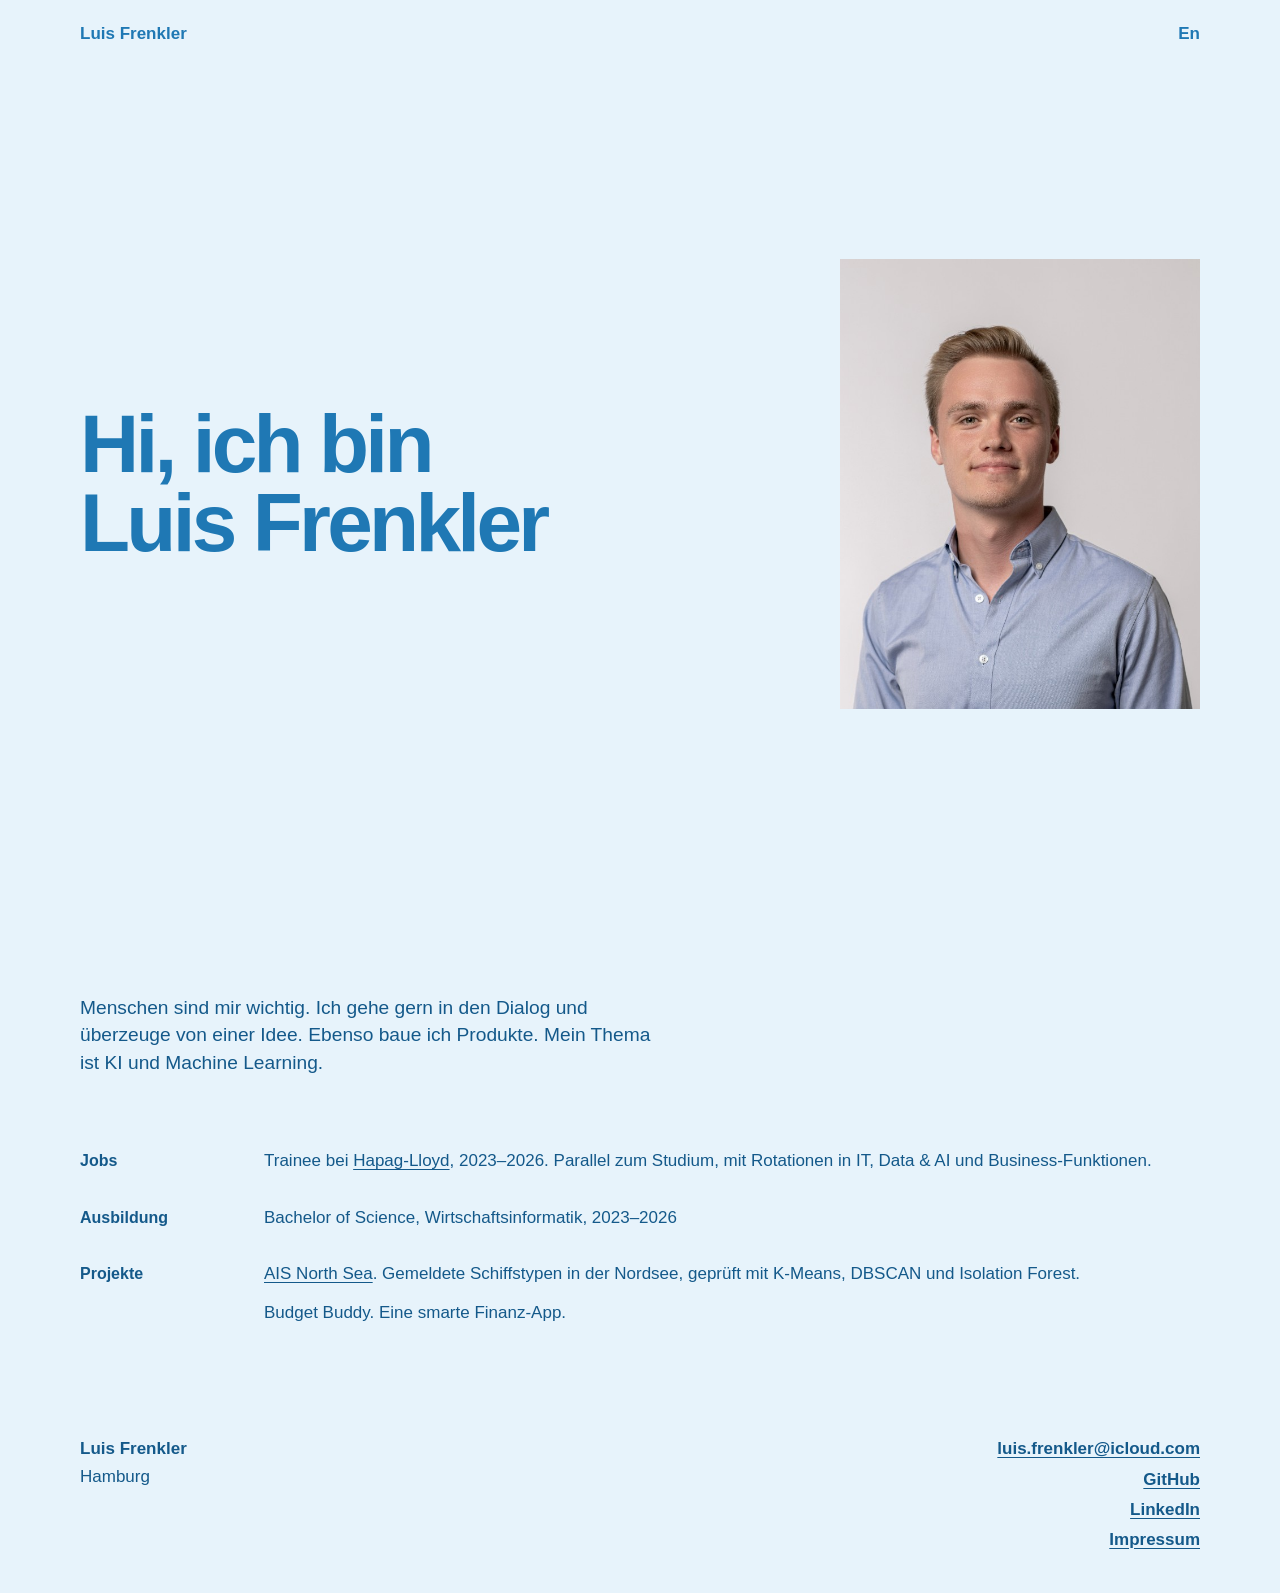
==== index.html @ ce3ac50f "Add the personal website so it can be published. Co-authored-by: Cursor <cursoragent@cursor.com>" ====
<!DOCTYPE html>
<html lang="de">
<head>
  <meta charset="utf-8">
  <meta name="viewport" content="width=device-width, initial-scale=1">
  <title>Luis Frenkler</title>
  <meta name="description" content="Luis Frenkler. Dialog, Produkte, KI und Machine Learning.">
  <link rel="stylesheet" href="styles.css">
  <link rel="alternate" hreflang="en" href="en.html">
</head>
<body>
  <div class="page">
    <div class="first" id="top">
      <header>
        <a class="name" href="index.html">Luis Frenkler</a>
        <a class="lang" href="en.html" hreflang="en">En</a>
      </header>
      <section class="hero">
        <h1>Hi, ich bin<br>Luis Frenkler</h1>
        <img class="portrait" src="portrait.jpg" alt="Luis Frenkler">
      </section>
    </div>

    <main>
      <p class="intro">
        Menschen sind mir wichtig. Ich gehe gern in den Dialog und überzeuge von einer Idee.
        Ebenso baue ich Produkte. Mein Thema ist KI und Machine Learning.
      </p>

      <section class="now">
        <h2>Jobs</h2>
        <p>Trainee bei <a href="https://www.hapag-lloyd.com/">Hapag-Lloyd</a>, 2023–2026. Parallel zum Studium, mit Rotationen in IT, Data &amp; AI und Business-Funktionen.</p>
        <h2>Ausbildung</h2>
        <p>Bachelor of Science, Wirtschaftsinformatik, 2023–2026</p>
        <h2>Projekte</h2>
        <div>
          <p>
            <a href="https://github.com/LuisFrenkler/ais-nordsee-anomaly-detection">AIS North Sea</a>.
            Gemeldete Schiffstypen in der Nordsee, geprüft mit K-Means, DBSCAN und Isolation Forest.
          </p>
          <p>Budget Buddy. Eine smarte Finanz-App.</p>
        </div>
      </section>
    </main>

    <footer>
      <div>
        <div>Luis Frenkler</div>
        <p class="place">Hamburg</p>
      </div>
      <ul>
        <li><a href="mailto:luis.frenkler@icloud.com">luis.frenkler@icloud.com</a></li>
        <li><a href="https://github.com/LuisFrenkler" rel="me">GitHub</a></li>
        <li><a href="https://www.linkedin.com/in/luisfrenkler/" rel="me">LinkedIn</a></li>
        <li><a href="impressum.html">Impressum</a></li>
      </ul>
    </footer>
  </div>
</body>
</html>
---- styles.css ----
:root {
  --bg: #e7f3fb;
  --ink: #14598a;
  --blue: #1f78b4;
}

* { box-sizing: border-box; }

body {
  margin: 0;
  background: var(--bg);
  color: var(--ink);
  font-family: "Avenir Next", "Segoe UI", sans-serif;
  font-size: 1.0625rem;
  line-height: 1.45;
}

a {
  color: inherit;
  text-underline-offset: 0.16em;
}

a:hover { color: var(--blue); }

.page {
  width: min(1120px, calc(100% - 3rem));
  margin: 0 auto;
  padding: 1.35rem 0 2.5rem;
}

header {
  display: flex;
  justify-content: space-between;
  align-items: baseline;
  gap: 1rem;
}

.first {
  min-height: 100svh;
  display: flex;
  flex-direction: column;
}

.name,
.lang {
  font-weight: 700;
  text-decoration: none;
  color: var(--blue);
}

.hero {
  flex: 1;
  display: grid;
  grid-template-columns: 1.15fr 0.85fr;
  align-items: center;
  gap: 2.5rem;
}

h1 {
  margin: 0;
  color: var(--blue);
  font-size: clamp(3.1rem, 6.4vw, 5.35rem);
  font-weight: 700;
  letter-spacing: -0.045em;
  line-height: 0.96;
}

.portrait {
  width: min(100%, 360px);
  aspect-ratio: 4 / 5;
  justify-self: end;
  object-fit: cover;
  object-position: 58% 20%;
}

.intro {
  max-width: 36rem;
  margin: 4.5rem 0;
  font-size: 1.2rem;
}

.now {
  display: grid;
  grid-template-columns: 9.5rem 1fr;
  gap: 2rem 2rem;
  margin: 0 0 7rem;
}

.now h2 {
  margin: 0;
  font-size: 1rem;
  font-weight: 600;
}

.now p { margin: 0; }
.now p + p { margin-top: 0.85rem; }

.legal {
  max-width: 40rem;
  padding: 4.5rem 0 5rem;
}

.legal h1 {
  font-size: clamp(2.6rem, 5vw, 4rem);
  margin-bottom: 2rem;
}

.legal h2 {
  margin: 2.4rem 0 0.7rem;
  color: var(--blue);
  font-size: 1.35rem;
  font-weight: 700;
  letter-spacing: -0.03em;
}

.legal p { margin: 0 0 0.85rem; }

footer {
  display: flex;
  justify-content: space-between;
  gap: 2rem;
  align-items: start;
  font-weight: 600;
}

footer ul {
  list-style: none;
  margin: 0;
  padding: 0;
  text-align: right;
}

footer li + li { margin-top: 0.35rem; }

.place {
  margin: 0.2rem 0 0;
  font-weight: 400;
}

@media (max-width: 760px) {
  .first { min-height: 0; }

  .hero {
    min-height: 0;
    flex: none;
    grid-template-columns: 1fr;
    padding: 1.5rem 0 2.5rem;
  }

  .portrait {
    order: -1;
    width: 210px;
    justify-self: start;
  }

  h1 { font-size: clamp(2.7rem, 12vw, 3.6rem); }

  .now {
    grid-template-columns: 1fr;
    gap: 0.7rem;
    margin-bottom: 4rem;
  }

  .legal { padding-top: 2.5rem; }
}
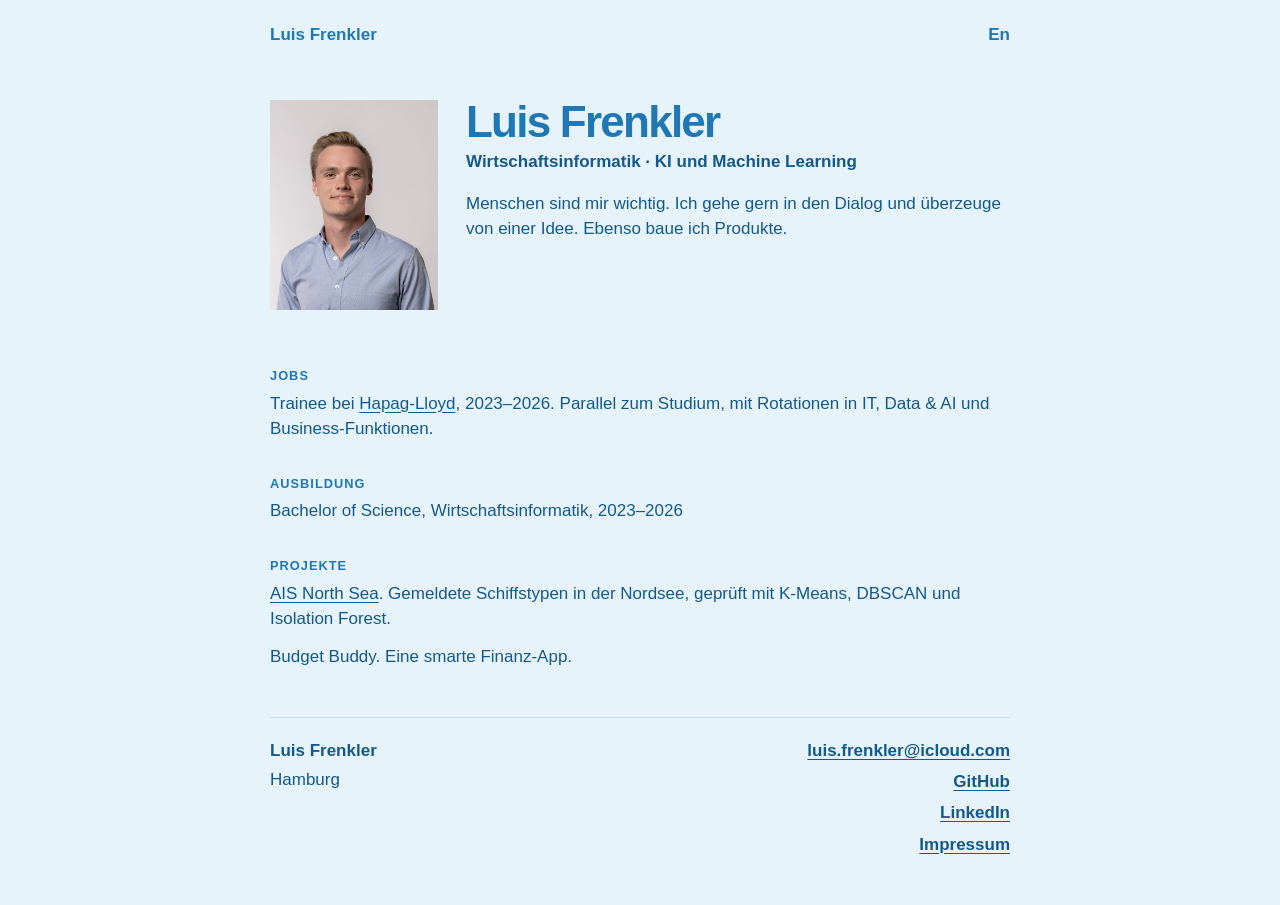
==== commit ad9e4e9c: "Give the page its own layout instead of the poster composition. Co-authored-by: Cursor <cursoragent@" ====
--- a/index.html
+++ b/index.html
@@ -10,36 +10,39 @@
 </head>
 <body>
   <div class="page">
-    <div class="first" id="top">
-      <header>
-        <a class="name" href="index.html">Luis Frenkler</a>
-        <a class="lang" href="en.html" hreflang="en">En</a>
-      </header>
-      <section class="hero">
-        <h1>Hi, ich bin<br>Luis Frenkler</h1>
-        <img class="portrait" src="portrait.jpg" alt="Luis Frenkler">
-      </section>
-    </div>
+    <header>
+      <a class="name" href="index.html">Luis Frenkler</a>
+      <a class="lang" href="en.html" hreflang="en">En</a>
+    </header>
 
     <main>
-      <p class="intro">
-        Menschen sind mir wichtig. Ich gehe gern in den Dialog und überzeuge von einer Idee.
-        Ebenso baue ich Produkte. Mein Thema ist KI und Machine Learning.
-      </p>
+      <section class="intro-block">
+        <img class="portrait" src="portrait.jpg" alt="Luis Frenkler">
+        <div>
+          <h1>Luis Frenkler</h1>
+          <p class="role">Wirtschaftsinformatik · KI und Machine Learning</p>
+          <p class="intro">
+            Menschen sind mir wichtig. Ich gehe gern in den Dialog und überzeuge von einer Idee.
+            Ebenso baue ich Produkte.
+          </p>
+        </div>
+      </section>
 
-      <section class="now">
+      <section class="block">
         <h2>Jobs</h2>
         <p>Trainee bei <a href="https://www.hapag-lloyd.com/">Hapag-Lloyd</a>, 2023–2026. Parallel zum Studium, mit Rotationen in IT, Data &amp; AI und Business-Funktionen.</p>
+      </section>
+      <section class="block">
         <h2>Ausbildung</h2>
         <p>Bachelor of Science, Wirtschaftsinformatik, 2023–2026</p>
+      </section>
+      <section class="block">
         <h2>Projekte</h2>
-        <div>
-          <p>
-            <a href="https://github.com/LuisFrenkler/ais-nordsee-anomaly-detection">AIS North Sea</a>.
-            Gemeldete Schiffstypen in der Nordsee, geprüft mit K-Means, DBSCAN und Isolation Forest.
-          </p>
-          <p>Budget Buddy. Eine smarte Finanz-App.</p>
-        </div>
+        <p>
+          <a href="https://github.com/LuisFrenkler/ais-nordsee-anomaly-detection">AIS North Sea</a>.
+          Gemeldete Schiffstypen in der Nordsee, geprüft mit K-Means, DBSCAN und Isolation Forest.
+        </p>
+        <p>Budget Buddy. Eine smarte Finanz-App.</p>
       </section>
     </main>
 
--- a/styles.css
+++ b/styles.css
@@ -12,7 +12,7 @@
   color: var(--ink);
   font-family: "Avenir Next", "Segoe UI", sans-serif;
   font-size: 1.0625rem;
-  line-height: 1.45;
+  line-height: 1.5;
 }
 
 a {
@@ -23,9 +23,9 @@
 a:hover { color: var(--blue); }
 
 .page {
-  width: min(1120px, calc(100% - 3rem));
+  width: min(740px, calc(100% - 2.5rem));
   margin: 0 auto;
-  padding: 1.35rem 0 2.5rem;
+  padding: 1.4rem 0 3rem;
 }
 
 header {
@@ -35,12 +35,6 @@
   gap: 1rem;
 }
 
-.first {
-  min-height: 100svh;
-  display: flex;
-  flex-direction: column;
-}
-
 .name,
 .lang {
   font-weight: 700;
@@ -48,69 +42,70 @@
   color: var(--blue);
 }
 
-.hero {
-  flex: 1;
+.intro-block {
   display: grid;
-  grid-template-columns: 1.15fr 0.85fr;
-  align-items: center;
-  gap: 2.5rem;
+  grid-template-columns: 168px 1fr;
+  gap: 1.75rem;
+  align-items: start;
+  margin: 3.25rem 0 3.5rem;
+}
+
+.portrait {
+  width: 100%;
+  aspect-ratio: 4 / 5;
+  object-fit: cover;
+  object-position: 58% 18%;
 }
 
 h1 {
-  margin: 0;
+  margin: 0 0 0.35rem;
   color: var(--blue);
-  font-size: clamp(3.1rem, 6.4vw, 5.35rem);
+  font-size: clamp(2.1rem, 4vw, 2.75rem);
   font-weight: 700;
-  letter-spacing: -0.045em;
-  line-height: 0.96;
+  letter-spacing: -0.04em;
+  line-height: 1;
 }
 
-.portrait {
-  width: min(100%, 360px);
-  aspect-ratio: 4 / 5;
-  justify-self: end;
-  object-fit: cover;
-  object-position: 58% 20%;
-}
-
-.intro {
-  max-width: 36rem;
-  margin: 4.5rem 0;
-  font-size: 1.2rem;
-}
-
-.now {
-  display: grid;
-  grid-template-columns: 9.5rem 1fr;
-  gap: 2rem 2rem;
-  margin: 0 0 7rem;
-}
-
-.now h2 {
-  margin: 0;
-  font-size: 1rem;
+.role {
+  margin: 0 0 1rem;
   font-weight: 600;
 }
 
-.now p { margin: 0; }
-.now p + p { margin-top: 0.85rem; }
+.intro { margin: 0; }
+
+.block { margin: 0 0 2rem; }
+
+.block h2 {
+  margin: 0 0 0.35rem;
+  color: var(--blue);
+  font-size: 0.8rem;
+  font-weight: 700;
+  letter-spacing: 0.08em;
+  text-transform: uppercase;
+}
+
+.block p { margin: 0; }
+.block p + p { margin-top: 0.75rem; }
 
 .legal {
   max-width: 40rem;
-  padding: 4.5rem 0 5rem;
+  padding: 3rem 0 4rem;
 }
 
 .legal h1 {
-  font-size: clamp(2.6rem, 5vw, 4rem);
-  margin-bottom: 2rem;
+  font-size: clamp(2.2rem, 5vw, 3rem);
+  margin-bottom: 1.5rem;
+  text-transform: none;
+  letter-spacing: -0.04em;
 }
 
 .legal h2 {
-  margin: 2.4rem 0 0.7rem;
+  margin: 2.2rem 0 0.7rem;
   color: var(--blue);
-  font-size: 1.35rem;
+  font-size: 1.25rem;
   font-weight: 700;
   letter-spacing: -0.03em;
+  text-transform: none;
 }
 
 .legal p { margin: 0 0 0.85rem; }
@@ -120,6 +115,9 @@
   justify-content: space-between;
   gap: 2rem;
   align-items: start;
+  margin-top: 3rem;
+  padding-top: 1.25rem;
+  border-top: 1px solid #c5dff0;
   font-weight: 600;
 }
 
@@ -137,29 +135,13 @@
   font-weight: 400;
 }
 
-@media (max-width: 760px) {
-  .first { min-height: 0; }
-
-  .hero {
-    min-height: 0;
-    flex: none;
+@media (max-width: 640px) {
+  .intro-block {
     grid-template-columns: 1fr;
-    padding: 1.5rem 0 2.5rem;
+    margin-top: 2rem;
   }
 
   .portrait {
-    order: -1;
-    width: 210px;
-    justify-self: start;
+    width: 148px;
   }
-
-  h1 { font-size: clamp(2.7rem, 12vw, 3.6rem); }
-
-  .now {
-    grid-template-columns: 1fr;
-    gap: 0.7rem;
-    margin-bottom: 4rem;
-  }
-
-  .legal { padding-top: 2.5rem; }
 }
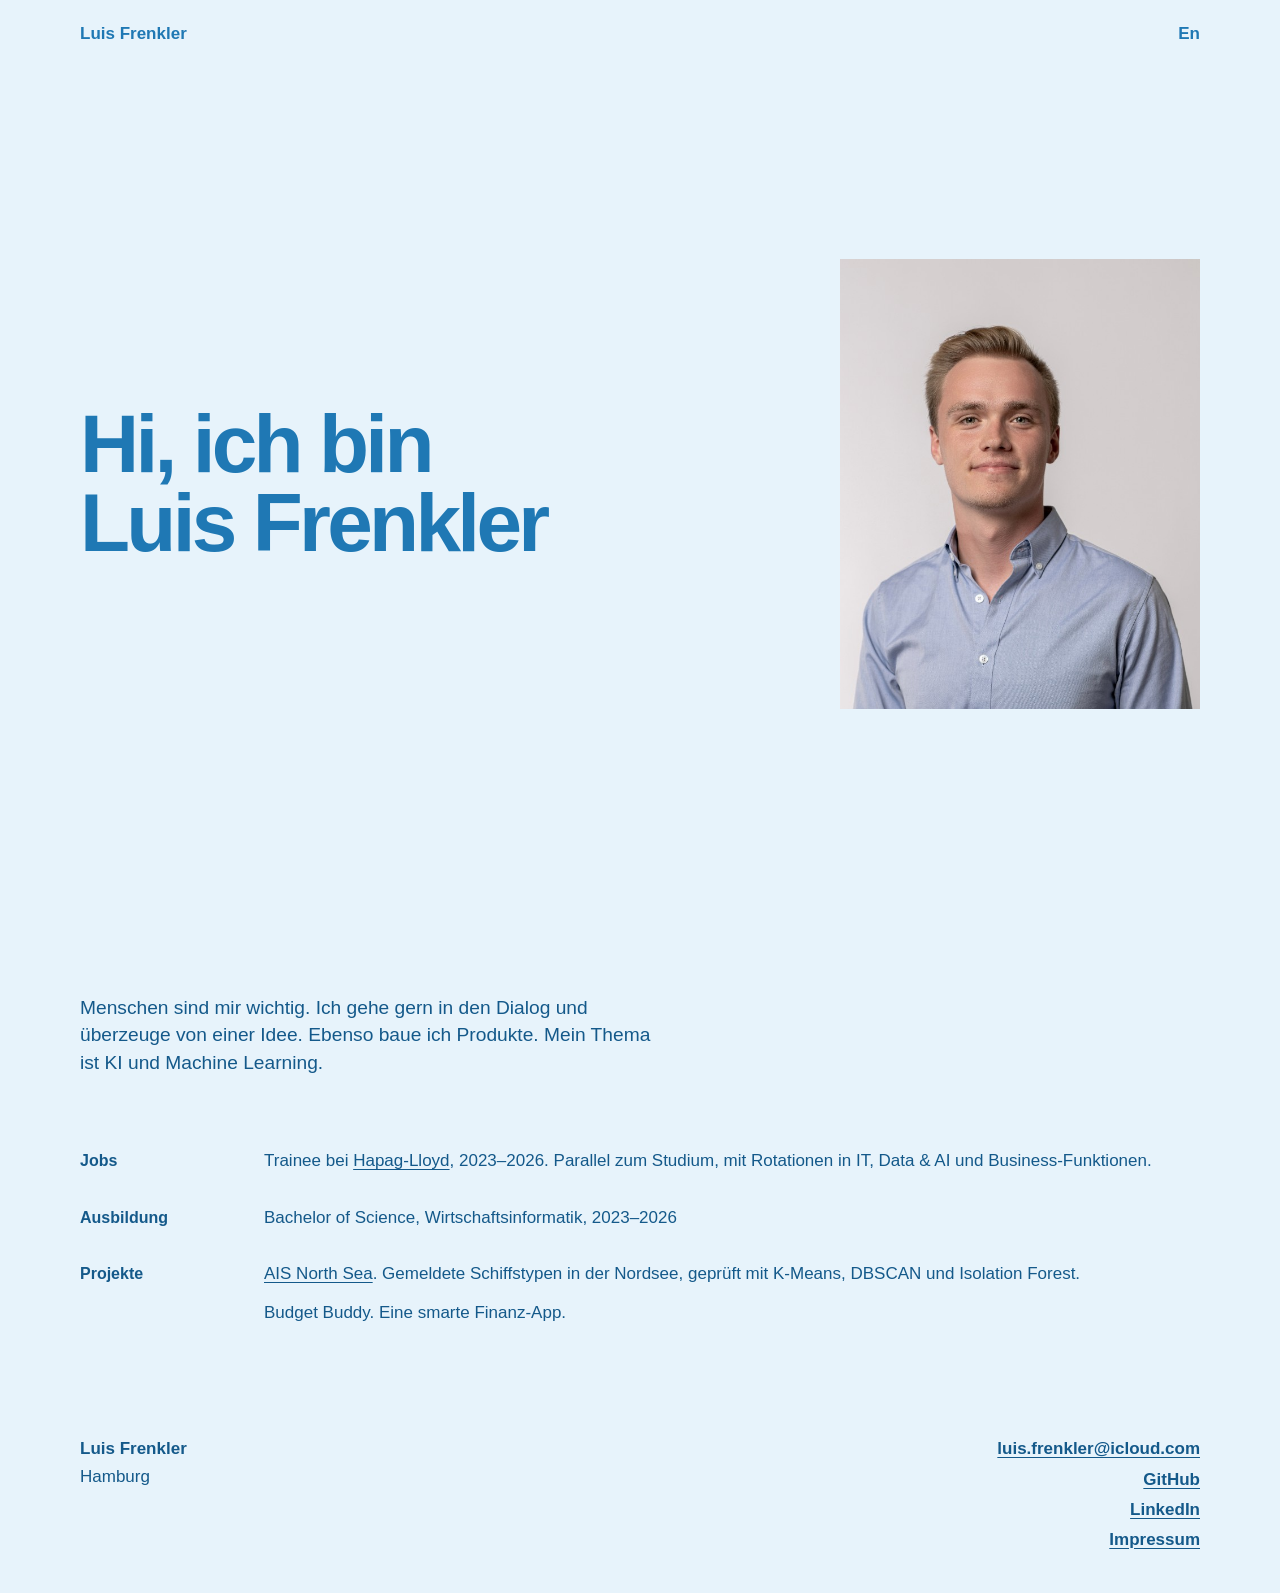
==== commit 47698439: "Restore the earlier layout with the large greeting and portrait. Co-authored-by: Cursor <cursoragent" ====
--- a/index.html
+++ b/index.html
@@ -10,39 +10,36 @@
 </head>
 <body>
   <div class="page">
-    <header>
-      <a class="name" href="index.html">Luis Frenkler</a>
-      <a class="lang" href="en.html" hreflang="en">En</a>
-    </header>
+    <div class="first" id="top">
+      <header>
+        <a class="name" href="index.html">Luis Frenkler</a>
+        <a class="lang" href="en.html" hreflang="en">En</a>
+      </header>
+      <section class="hero">
+        <h1>Hi, ich bin<br>Luis Frenkler</h1>
+        <img class="portrait" src="portrait.jpg" alt="Luis Frenkler">
+      </section>
+    </div>
 
     <main>
-      <section class="intro-block">
-        <img class="portrait" src="portrait.jpg" alt="Luis Frenkler">
-        <div>
-          <h1>Luis Frenkler</h1>
-          <p class="role">Wirtschaftsinformatik · KI und Machine Learning</p>
-          <p class="intro">
-            Menschen sind mir wichtig. Ich gehe gern in den Dialog und überzeuge von einer Idee.
-            Ebenso baue ich Produkte.
-          </p>
-        </div>
-      </section>
+      <p class="intro">
+        Menschen sind mir wichtig. Ich gehe gern in den Dialog und überzeuge von einer Idee.
+        Ebenso baue ich Produkte. Mein Thema ist KI und Machine Learning.
+      </p>
 
-      <section class="block">
+      <section class="now">
         <h2>Jobs</h2>
         <p>Trainee bei <a href="https://www.hapag-lloyd.com/">Hapag-Lloyd</a>, 2023–2026. Parallel zum Studium, mit Rotationen in IT, Data &amp; AI und Business-Funktionen.</p>
-      </section>
-      <section class="block">
         <h2>Ausbildung</h2>
         <p>Bachelor of Science, Wirtschaftsinformatik, 2023–2026</p>
-      </section>
-      <section class="block">
         <h2>Projekte</h2>
-        <p>
-          <a href="https://github.com/LuisFrenkler/ais-nordsee-anomaly-detection">AIS North Sea</a>.
-          Gemeldete Schiffstypen in der Nordsee, geprüft mit K-Means, DBSCAN und Isolation Forest.
-        </p>
-        <p>Budget Buddy. Eine smarte Finanz-App.</p>
+        <div>
+          <p>
+            <a href="https://github.com/LuisFrenkler/ais-nordsee-anomaly-detection">AIS North Sea</a>.
+            Gemeldete Schiffstypen in der Nordsee, geprüft mit K-Means, DBSCAN und Isolation Forest.
+          </p>
+          <p>Budget Buddy. Eine smarte Finanz-App.</p>
+        </div>
       </section>
     </main>
 
--- a/styles.css
+++ b/styles.css
@@ -12,7 +12,7 @@
   color: var(--ink);
   font-family: "Avenir Next", "Segoe UI", sans-serif;
   font-size: 1.0625rem;
-  line-height: 1.5;
+  line-height: 1.45;
 }
 
 a {
@@ -23,9 +23,9 @@
 a:hover { color: var(--blue); }
 
 .page {
-  width: min(740px, calc(100% - 2.5rem));
+  width: min(1120px, calc(100% - 3rem));
   margin: 0 auto;
-  padding: 1.4rem 0 3rem;
+  padding: 1.35rem 0 2.5rem;
 }
 
 header {
@@ -35,6 +35,12 @@
   gap: 1rem;
 }
 
+.first {
+  min-height: 100svh;
+  display: flex;
+  flex-direction: column;
+}
+
 .name,
 .lang {
   font-weight: 700;
@@ -42,70 +48,69 @@
   color: var(--blue);
 }
 
-.intro-block {
+.hero {
+  flex: 1;
   display: grid;
-  grid-template-columns: 168px 1fr;
-  gap: 1.75rem;
-  align-items: start;
-  margin: 3.25rem 0 3.5rem;
+  grid-template-columns: 1.15fr 0.85fr;
+  align-items: center;
+  gap: 2.5rem;
+}
+
+h1 {
+  margin: 0;
+  color: var(--blue);
+  font-size: clamp(3.1rem, 6.4vw, 5.35rem);
+  font-weight: 700;
+  letter-spacing: -0.045em;
+  line-height: 0.96;
 }
 
 .portrait {
-  width: 100%;
+  width: min(100%, 360px);
   aspect-ratio: 4 / 5;
+  justify-self: end;
   object-fit: cover;
-  object-position: 58% 18%;
+  object-position: 58% 20%;
 }
 
-h1 {
-  margin: 0 0 0.35rem;
-  color: var(--blue);
-  font-size: clamp(2.1rem, 4vw, 2.75rem);
-  font-weight: 700;
-  letter-spacing: -0.04em;
-  line-height: 1;
+.intro {
+  max-width: 36rem;
+  margin: 4.5rem 0;
+  font-size: 1.2rem;
 }
 
-.role {
-  margin: 0 0 1rem;
+.now {
+  display: grid;
+  grid-template-columns: 9.5rem 1fr;
+  gap: 2rem 2rem;
+  margin: 0 0 7rem;
+}
+
+.now h2 {
+  margin: 0;
+  font-size: 1rem;
   font-weight: 600;
 }
 
-.intro { margin: 0; }
-
-.block { margin: 0 0 2rem; }
-
-.block h2 {
-  margin: 0 0 0.35rem;
-  color: var(--blue);
-  font-size: 0.8rem;
-  font-weight: 700;
-  letter-spacing: 0.08em;
-  text-transform: uppercase;
-}
-
-.block p { margin: 0; }
-.block p + p { margin-top: 0.75rem; }
+.now p { margin: 0; }
+.now p + p { margin-top: 0.85rem; }
 
 .legal {
   max-width: 40rem;
-  padding: 3rem 0 4rem;
+  padding: 4.5rem 0 5rem;
 }
 
 .legal h1 {
-  font-size: clamp(2.2rem, 5vw, 3rem);
-  margin-bottom: 1.5rem;
-  text-transform: none;
-  letter-spacing: -0.04em;
+  font-size: clamp(2.6rem, 5vw, 4rem);
+  margin-bottom: 2rem;
 }
 
 .legal h2 {
-  margin: 2.2rem 0 0.7rem;
+  margin: 2.4rem 0 0.7rem;
   color: var(--blue);
-  font-size: 1.25rem;
+  font-size: 1.35rem;
   font-weight: 700;
   letter-spacing: -0.03em;
-  text-transform: none;
 }
 
 .legal p { margin: 0 0 0.85rem; }
@@ -115,9 +120,6 @@
   justify-content: space-between;
   gap: 2rem;
   align-items: start;
-  margin-top: 3rem;
-  padding-top: 1.25rem;
-  border-top: 1px solid #c5dff0;
   font-weight: 600;
 }
 
@@ -135,13 +137,29 @@
   font-weight: 400;
 }
 
-@media (max-width: 640px) {
-  .intro-block {
+@media (max-width: 760px) {
+  .first { min-height: 0; }
+
+  .hero {
+    min-height: 0;
+    flex: none;
     grid-template-columns: 1fr;
-    margin-top: 2rem;
+    padding: 1.5rem 0 2.5rem;
   }
 
   .portrait {
-    width: 148px;
+    order: -1;
+    width: 210px;
+    justify-self: start;
   }
+
+  h1 { font-size: clamp(2.7rem, 12vw, 3.6rem); }
+
+  .now {
+    grid-template-columns: 1fr;
+    gap: 0.7rem;
+    margin-bottom: 4rem;
+  }
+
+  .legal { padding-top: 2.5rem; }
 }
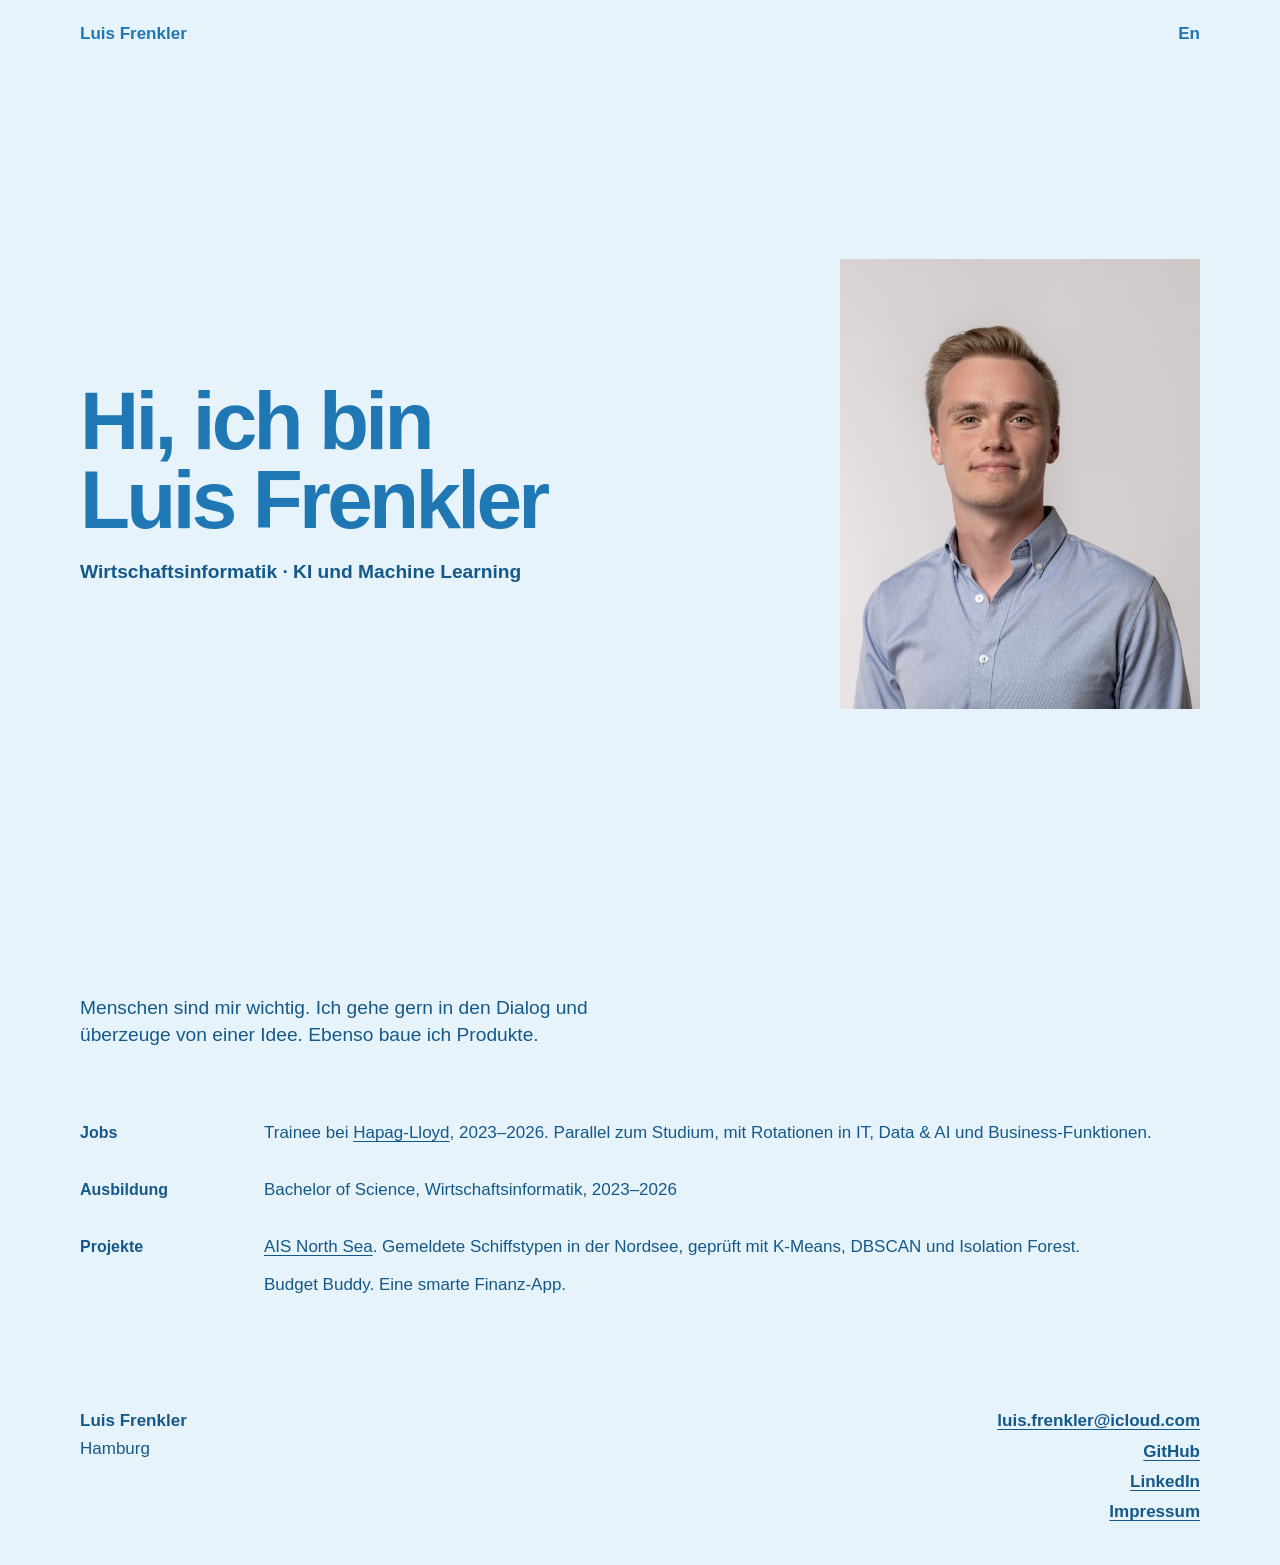
==== commit e9da92d4: "Add the field line under the name on the large layout. Co-authored-by: Cursor <cursoragent@cursor.co" ====
--- a/index.html
+++ b/index.html
@@ -16,7 +16,10 @@
         <a class="lang" href="en.html" hreflang="en">En</a>
       </header>
       <section class="hero">
-        <h1>Hi, ich bin<br>Luis Frenkler</h1>
+        <div>
+          <h1>Hi, ich bin<br>Luis Frenkler</h1>
+          <p class="role">Wirtschaftsinformatik · KI und Machine Learning</p>
+        </div>
         <img class="portrait" src="portrait.jpg" alt="Luis Frenkler">
       </section>
     </div>
@@ -24,7 +27,7 @@
     <main>
       <p class="intro">
         Menschen sind mir wichtig. Ich gehe gern in den Dialog und überzeuge von einer Idee.
-        Ebenso baue ich Produkte. Mein Thema ist KI und Machine Learning.
+        Ebenso baue ich Produkte.
       </p>
 
       <section class="now">
--- a/styles.css
+++ b/styles.css
@@ -63,6 +63,12 @@
   font-weight: 700;
   letter-spacing: -0.045em;
   line-height: 0.96;
+}
+
+.role {
+  margin: 1.15rem 0 0;
+  font-size: 1.2rem;
+  font-weight: 600;
 }
 
 .portrait {
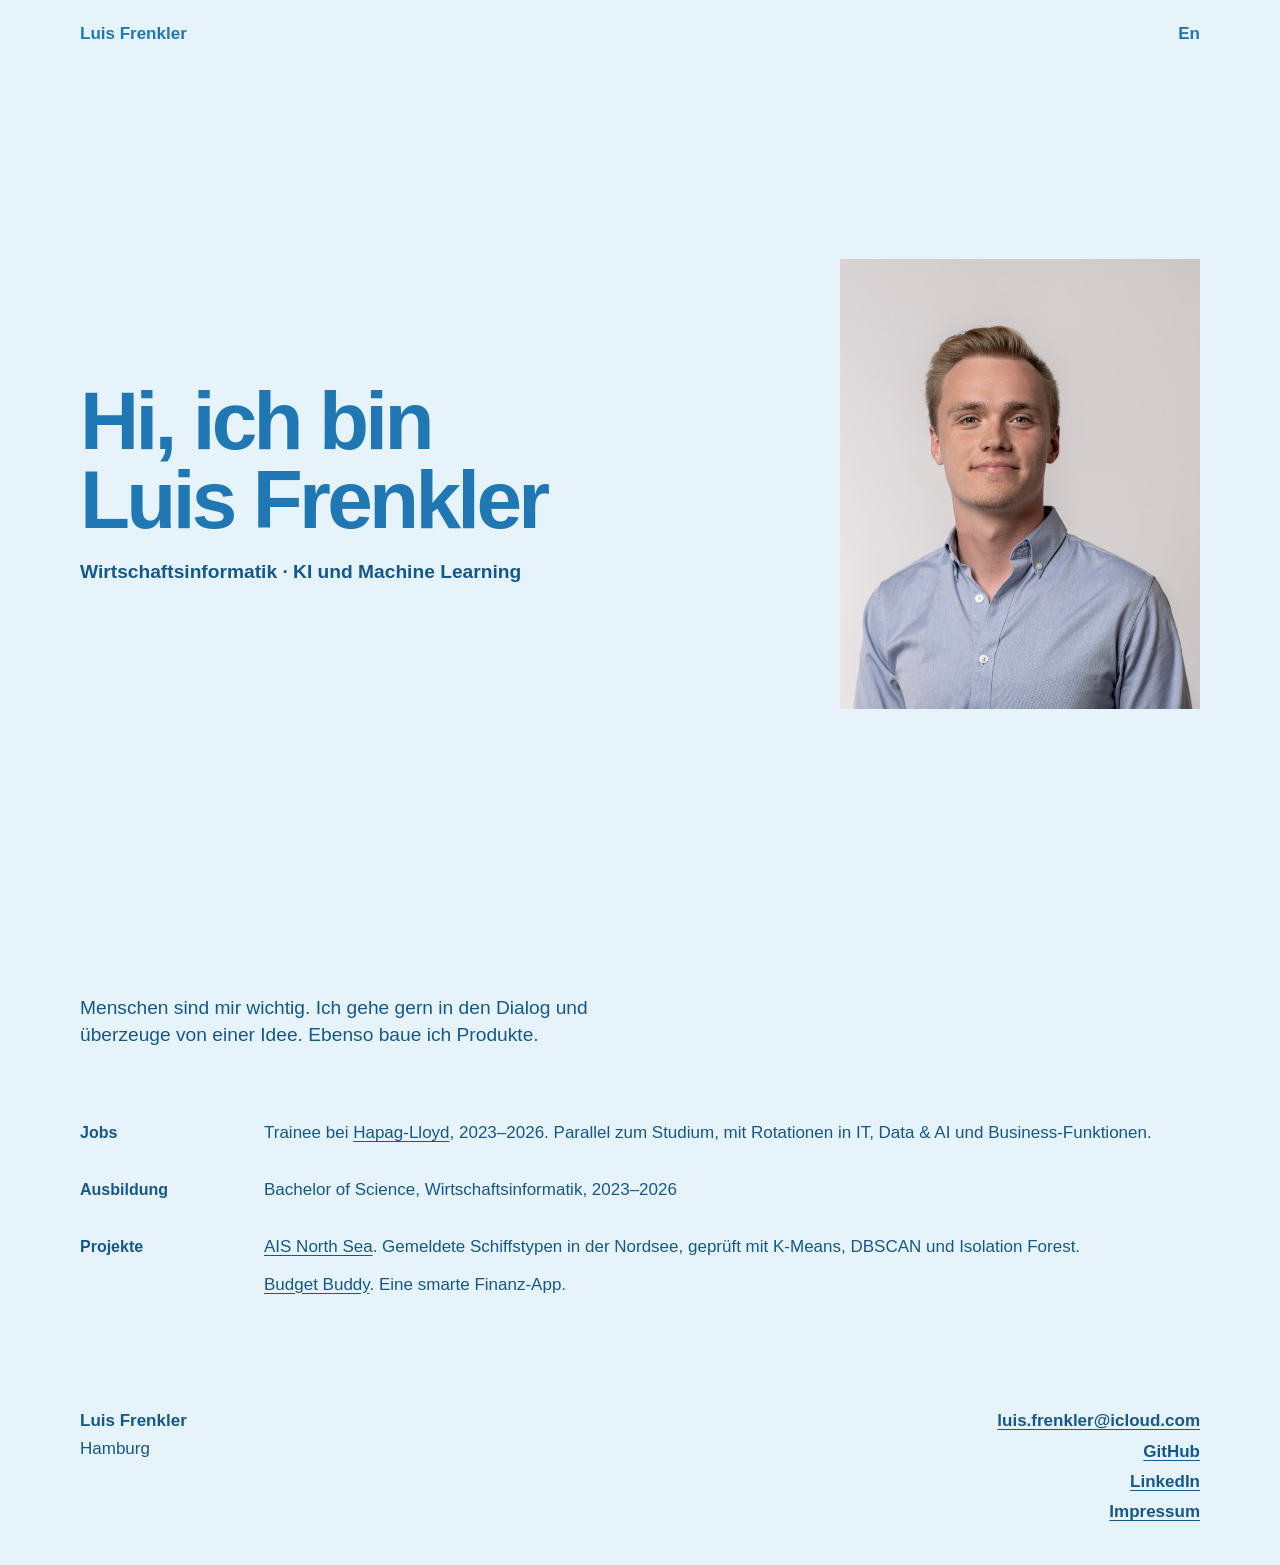
==== commit c6dcd990: "Link Budget Buddy to its public GitHub repository. Co-authored-by: Cursor <cursoragent@cursor.com>" ====
--- a/index.html
+++ b/index.html
@@ -41,7 +41,7 @@
             <a href="https://github.com/LuisFrenkler/ais-nordsee-anomaly-detection">AIS North Sea</a>.
             Gemeldete Schiffstypen in der Nordsee, geprüft mit K-Means, DBSCAN und Isolation Forest.
           </p>
-          <p>Budget Buddy. Eine smarte Finanz-App.</p>
+          <p><a href="https://github.com/LuisFrenkler/budget-buddy">Budget Buddy</a>. Eine smarte Finanz-App.</p>
         </div>
       </section>
     </main>
